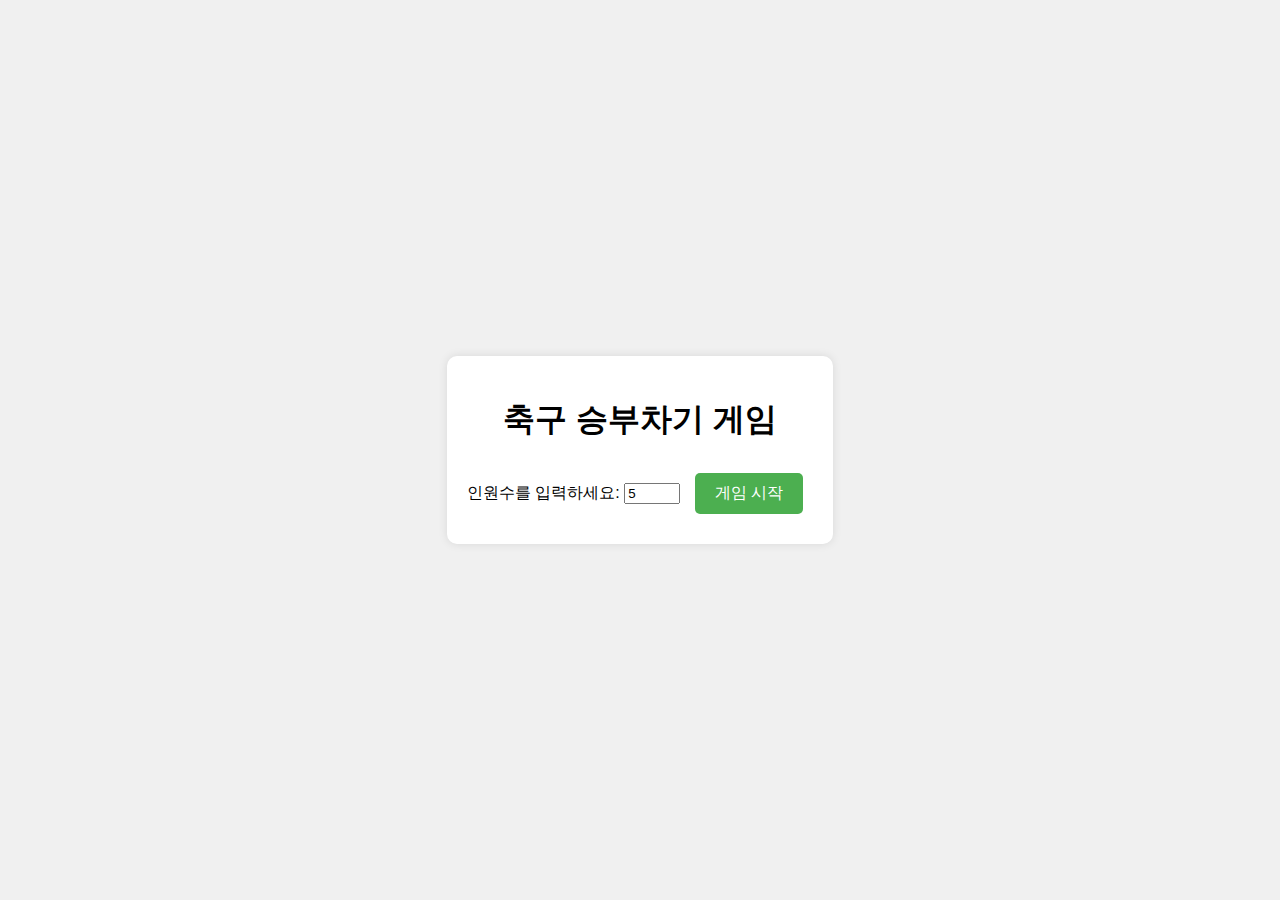
==== index.html @ a7ca48a4 "commit" ====
<!DOCTYPE html>
<html lang="ko">
<head>
    <meta charset="UTF-8">
    <meta name="viewport" content="width=device-width, initial-scale=1.0">
    <title>축구 승부차기 게임</title>
    <style>
        body {
            font-family: Arial, sans-serif;
            display: flex;
            justify-content: center;
            align-items: center;
            height: 100vh;
            margin: 0;
            background-color: #f0f0f0;
        }
        .game-container {
            text-align: center;
            background-color: white;
            padding: 20px;
            border-radius: 10px;
            box-shadow: 0 0 10px rgba(0,0,0,0.1);
        }
        .soccer-field {
            width: 300px;
            height: 200px;
            background-color: #4CAF50;
            position: relative;
            margin: 20px auto;
            border: 2px solid white;
            overflow: hidden;
        }
        .goal {
            width: 220px;
            height: 80px;
            border: 5px solid white;
            border-bottom: none;
            position: absolute;
            top: 0;
            left: 50%;
            transform: translateX(-50%);
        }
        .goal::before, .goal::after {
            content: '';
            position: absolute;
            top: 0;
            width: 5px;
            height: 40px;
            background-color: white;
        }
        .goal::before {
            left: 0;
        }
        .goal::after {
            right: 0;
        }
        .goalkeeper {
            width: 40px;
            height: 40px;
            background-color: #FF0000;
            position: absolute;
            top: 20px;
            left: 130px;
            transition: all 0.3s ease;
        }
        .ball {
            width: 20px;
            height: 20px;
            background-color: #FFF;
            border-radius: 50%;
            position: absolute;
            bottom: 20px;
            left: 140px;
            transition: all 0.3s ease;
        }
        button {
            margin: 10px;
            padding: 10px 20px;
            font-size: 16px;
            cursor: pointer;
            background-color: #4CAF50;
            color: white;
            border: none;
            border-radius: 5px;
            transition: background-color 0.3s;
        }
        button:hover {
            background-color: #45a049;
        }
        #result {
            margin-top: 20px;
            font-weight: bold;
        }
        #resetButton {
            display: none;
            background-color: #f44336;
        }
        #resetButton:hover {
            background-color: #da190b;
        }
    </style>
</head>
<body>
    <div class="game-container">
        <h1>축구 승부차기 게임</h1>
        <div id="inputContainer">
            <label for="playerCount">인원수를 입력하세요:</label>
            <input type="number" id="playerCount" min="1" max="10" value="5">
            <button onclick="startGame()">게임 시작</button>
        </div>
        <div id="gameContainer" style="display:none;">
            <div class="soccer-field">
                <div class="goal"></div>
                <div class="goalkeeper" id="goalkeeper"></div>
                <div class="ball" id="ball"></div>
            </div>
            <p>골키퍼를 속이고 골을 넣으세요!</p>
            <button onclick="shoot('left')" id="leftButton">왼쪽</button>
            <button onclick="shoot('center')" id="centerButton">가운데</button>
            <button onclick="shoot('right')" id="rightButton">오른쪽</button>
            <button onclick="reset()" id="resetButton">다시 차기</button>
            <div id="result"></div>
        </div>
    </div>

    <script>
        let playerCount = 5;
        let currentPlayer = 0;
        let blockedShot = false;
        let blockedPlayer = -1;

        function startGame() {
            playerCount = parseInt(document.getElementById('playerCount').value);
            currentPlayer = 0;
            blockedShot = false;
            blockedPlayer = Math.floor(Math.random() * playerCount);

            document.getElementById('inputContainer').style.display = 'none';
            document.getElementById('gameContainer').style.display = 'block';
            resetBallAndGoalkeeper();
        }

        function shoot(direction) {
            const directions = ['left', 'center', 'right'];
            const resultElement = document.getElementById('result');
            const goalkeeperElement = document.getElementById('goalkeeper');
            const ballElement = document.getElementById('ball');

            // 버튼 비활성화
            document.getElementById('leftButton').disabled = true;
            document.getElementById('centerButton').disabled = true;
            document.getElementById('rightButton').disabled = true;

            // 공의 움직임
            switch(direction) {
                case 'left':
                    ballElement.style.left = '50px';
                    ballElement.style.bottom = '150px';
                    break;
                case 'center':
                    ballElement.style.left = '140px';
                    ballElement.style.bottom = '150px';
                    break;
                case 'right':
                    ballElement.style.left = '230px';
                    ballElement.style.bottom = '150px';
                    break;
            }

            let goalkeeper;
            if (currentPlayer === blockedPlayer) {
                goalkeeper = direction; // 골키퍼가 막도록 설정
                blockedShot = true;
            } else {
                goalkeeper = directions[Math.floor(Math.random() * 3)];
            }

            // 골키퍼의 움직임
            switch(goalkeeper) {
                case 'left':
                    goalkeeperElement.style.left = '50px';
                    break;
                case 'center':
                    goalkeeperElement.style.left = '130px';
                    break;
                case 'right':
                    goalkeeperElement.style.left = '210px';
                    break;
            }

            if (direction === goalkeeper) {
                resultElement.textContent = `아쉽습니다! 골키퍼가 ${getKoreanDirection(direction)}으로 움직여 막았습니다.`;
            } else {
                resultElement.textContent = `골! 골키퍼는 ${getKoreanDirection(goalkeeper)}으로 움직였지만, 당신은 ${getKoreanDirection(direction)}으로 슈팅했습니다.`;
            }

            currentPlayer++;
            if (currentPlayer >= playerCount) {
                document.getElementById('resetButton').style.display = 'inline-block';
            } else {
                // 다음 슈팅을 위해 버튼 활성화
                document.getElementById('leftButton').disabled = false;
                document.getElementById('centerButton').disabled = false;
                document.getElementById('rightButton').disabled = false;
                resultElement.textContent += ` 다음 선수 차례입니다.`;
            }
        }

        function getKoreanDirection(direction) {
            switch(direction) {
                case 'left': return '왼쪽';
                case 'center': return '가운데';
                case 'right': return '오른쪽';
            }
        }

        function reset() {
            // 인원수 입력 화면을 다시 표시하고, 게임 화면 숨기기
            document.getElementById('inputContainer').style.display = 'block';
            document.getElementById('gameContainer').style.display = 'none';

            // 공과 골키퍼 위치 초기화
            resetBallAndGoalkeeper();

            // 결과 텍스트 초기화
            document.getElementById('result').textContent = '';

            // 버튼 활성화
            document.getElementById('leftButton').disabled = false;
            document.getElementById('centerButton').disabled = false;
            document.getElementById('rightButton').disabled = false;

            // 다시 차기 버튼 숨기기
            document.getElementById('resetButton').style.display = 'none';
        }

        function resetBallAndGoalkeeper() {
            const ballElement = document.getElementById('ball');
            const goalkeeperElement = document.getElementById('goalkeeper');

            ballElement.style.left = '140px';
            ballElement.style.bottom = '20px';
            goalkeeperElement.style.left = '130px';
        }
    </script>
</body>
</html>
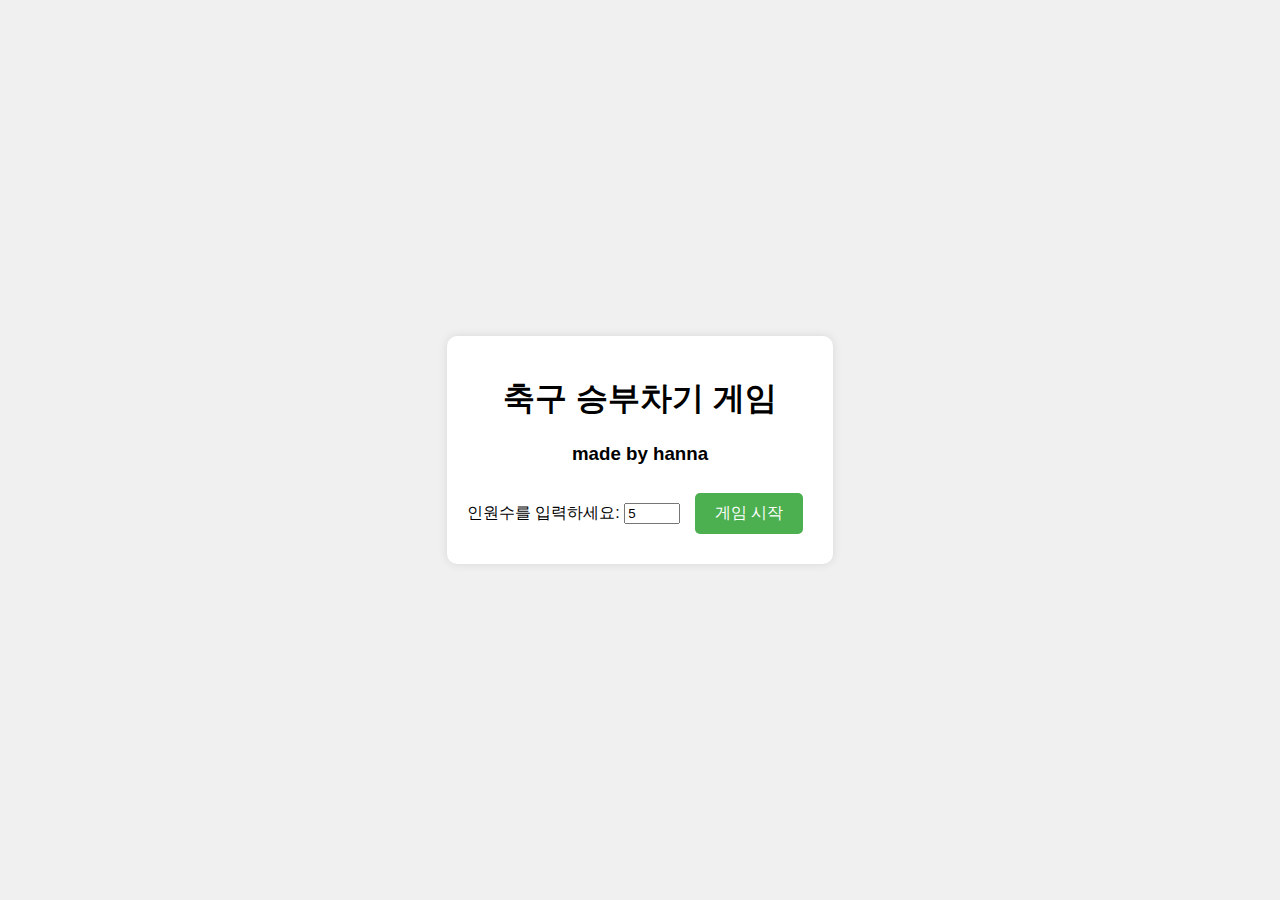
==== commit 568a1e8a: "ver1" ====
--- a/index.html
+++ b/index.html
@@ -23,7 +23,7 @@
         }
         .soccer-field {
             width: 300px;
-            height: 200px;
+            height: 300px;
             background-color: #4CAF50;
             position: relative;
             margin: 20px auto;
@@ -31,43 +31,35 @@
             overflow: hidden;
         }
         .goal {
-            width: 220px;
-            height: 80px;
-            border: 5px solid white;
-            border-bottom: none;
+            width: 250px;
+            height: 200px;
+            background-image: url('골대.png'); /* 골대 이미지를 사용 */
+            background-size: cover; /* 이미지를 요소에 맞게 조정 */
             position: absolute;
-            top: 0;
+            top: -30px; /* 이미지를 더 위로 올리기 위해 음수 값 사용 */
             left: 50%;
             transform: translateX(-50%);
+            background-repeat: no-repeat;
+            background-position: center;
         }
         .goal::before, .goal::after {
-            content: '';
+            display: none; /* 상단의 흰 선을 제거 */
+        }
+        .goalkeeper {
+            width: 100px;
+            height: 100px;
+            background-image: url('도라에몽.png'); /* 골키퍼 이미지 사용 */
+            background-size: cover; /* 이미지를 요소에 맞게 조정 */
             position: absolute;
-            top: 0;
-            width: 5px;
-            height: 40px;
-            background-color: white;
-        }
-        .goal::before {
-            left: 0;
-        }
-        .goal::after {
-            right: 0;
-        }
-        .goalkeeper {
+            top: 20px;
+            left: 60px;
+            transition: all 0.3s ease;
+        }
+        .ball {
             width: 40px;
             height: 40px;
-            background-color: #FF0000;
-            position: absolute;
-            top: 20px;
-            left: 130px;
-            transition: all 0.3s ease;
-        }
-        .ball {
-            width: 20px;
-            height: 20px;
-            background-color: #FFF;
-            border-radius: 50%;
+            background-image: url('축구공.png'); /* 골키퍼 이미지 사용 */
+            background-size: cover;
             position: absolute;
             bottom: 20px;
             left: 140px;
@@ -103,6 +95,7 @@
 <body>
     <div class="game-container">
         <h1>축구 승부차기 게임</h1>
+        <h3>made by hanna</h3>
         <div id="inputContainer">
             <label for="playerCount">인원수를 입력하세요:</label>
             <input type="number" id="playerCount" min="1" max="10" value="5">
@@ -118,7 +111,7 @@
             <button onclick="shoot('left')" id="leftButton">왼쪽</button>
             <button onclick="shoot('center')" id="centerButton">가운데</button>
             <button onclick="shoot('right')" id="rightButton">오른쪽</button>
-            <button onclick="reset()" id="resetButton">다시 차기</button>
+            <button onclick="reset()" id="resetButton">새로 시작</button>
             <div id="result"></div>
         </div>
     </div>
@@ -126,13 +119,11 @@
     <script>
         let playerCount = 5;
         let currentPlayer = 0;
-        let blockedShot = false;
         let blockedPlayer = -1;
 
         function startGame() {
             playerCount = parseInt(document.getElementById('playerCount').value);
             currentPlayer = 0;
-            blockedShot = false;
             blockedPlayer = Math.floor(Math.random() * playerCount);
 
             document.getElementById('inputContainer').style.display = 'none';
@@ -154,23 +145,22 @@
             // 공의 움직임
             switch(direction) {
                 case 'left':
-                    ballElement.style.left = '50px';
-                    ballElement.style.bottom = '150px';
+                    ballElement.style.left = '80px';
+                    ballElement.style.bottom = '220px';
                     break;
                 case 'center':
                     ballElement.style.left = '140px';
-                    ballElement.style.bottom = '150px';
+                    ballElement.style.bottom = '220px';
                     break;
                 case 'right':
-                    ballElement.style.left = '230px';
-                    ballElement.style.bottom = '150px';
+                    ballElement.style.left = '200px';
+                    ballElement.style.bottom = '220px';
                     break;
             }
 
             let goalkeeper;
             if (currentPlayer === blockedPlayer) {
                 goalkeeper = direction; // 골키퍼가 막도록 설정
-                blockedShot = true;
             } else {
                 goalkeeper = directions[Math.floor(Math.random() * 3)];
             }
@@ -181,37 +171,52 @@
                     goalkeeperElement.style.left = '50px';
                     break;
                 case 'center':
-                    goalkeeperElement.style.left = '130px';
+                    goalkeeperElement.style.left = '110px';
                     break;
                 case 'right':
-                    goalkeeperElement.style.left = '210px';
-                    break;
-            }
-
+                    goalkeeperElement.style.left = '160px';
+                    break;
+            }
+
+            // 결과 처리
             if (direction === goalkeeper) {
-                resultElement.textContent = `아쉽습니다! 골키퍼가 ${getKoreanDirection(direction)}으로 움직여 막았습니다.`;
+                resultElement.textContent = `떼잉~~ 막혔습니다 ~ㅋ`;
+                document.getElementById('resetButton').style.display = 'inline-block';
+                hideShootButtons();
             } else {
-                resultElement.textContent = `골! 골키퍼는 ${getKoreanDirection(goalkeeper)}으로 움직였지만, 당신은 ${getKoreanDirection(direction)}으로 슈팅했습니다.`;
-            }
-
-            currentPlayer++;
-            if (currentPlayer >= playerCount) {
-                document.getElementById('resetButton').style.display = 'inline-block';
-            } else {
-                // 다음 슈팅을 위해 버튼 활성화
-                document.getElementById('leftButton').disabled = false;
-                document.getElementById('centerButton').disabled = false;
-                document.getElementById('rightButton').disabled = false;
-                resultElement.textContent += ` 다음 선수 차례입니다.`;
-            }
-        }
-
-        function getKoreanDirection(direction) {
-            switch(direction) {
-                case 'left': return '왼쪽';
-                case 'center': return '가운데';
-                case 'right': return '오른쪽';
-            }
+                resultElement.textContent = `골!!!!!`;
+                proceedToNextPlayer();
+            }
+        }
+
+        function hideShootButtons() {
+            // 슈팅 버튼들을 숨기기
+            document.getElementById('leftButton').style.display = 'none';
+            document.getElementById('centerButton').style.display = 'none';
+            document.getElementById('rightButton').style.display = 'none';
+        }
+
+        function showShootButtons() {
+            // 슈팅 버튼들을 다시 표시
+            document.getElementById('leftButton').style.display = 'inline-block';
+            document.getElementById('centerButton').style.display = 'inline-block';
+            document.getElementById('rightButton').style.display = 'inline-block';
+        }
+
+        function proceedToNextPlayer() {
+            setTimeout(() => {
+                resetBallAndGoalkeeper();
+                currentPlayer++;
+
+                if (currentPlayer < playerCount) {
+                    document.getElementById('leftButton').disabled = false;
+                    document.getElementById('centerButton').disabled = false;
+                    document.getElementById('rightButton').disabled = false;
+                    document.getElementById('result').textContent = ` 다음 선수 차례입니다.`;
+                } else {
+                    document.getElementById('resetButton').style.display = 'inline-block';
+                }
+            }, 1000); // 1초 후에 공이 원래 자리로 돌아감
         }
 
         function reset() {
@@ -225,12 +230,13 @@
             // 결과 텍스트 초기화
             document.getElementById('result').textContent = '';
 
-            // 버튼 활성화
+            // 버튼 활성화 및 다시 표시
             document.getElementById('leftButton').disabled = false;
             document.getElementById('centerButton').disabled = false;
             document.getElementById('rightButton').disabled = false;
-
-            // 다시 차기 버튼 숨기기
+            showShootButtons();
+
+            // 새로 시작 버튼 숨기기
             document.getElementById('resetButton').style.display = 'none';
         }
 
@@ -239,8 +245,8 @@
             const goalkeeperElement = document.getElementById('goalkeeper');
 
             ballElement.style.left = '140px';
-            ballElement.style.bottom = '20px';
-            goalkeeperElement.style.left = '130px';
+            ballElement.style.bottom = '60px';
+            goalkeeperElement.style.left = '110px';
         }
     </script>
 </body>
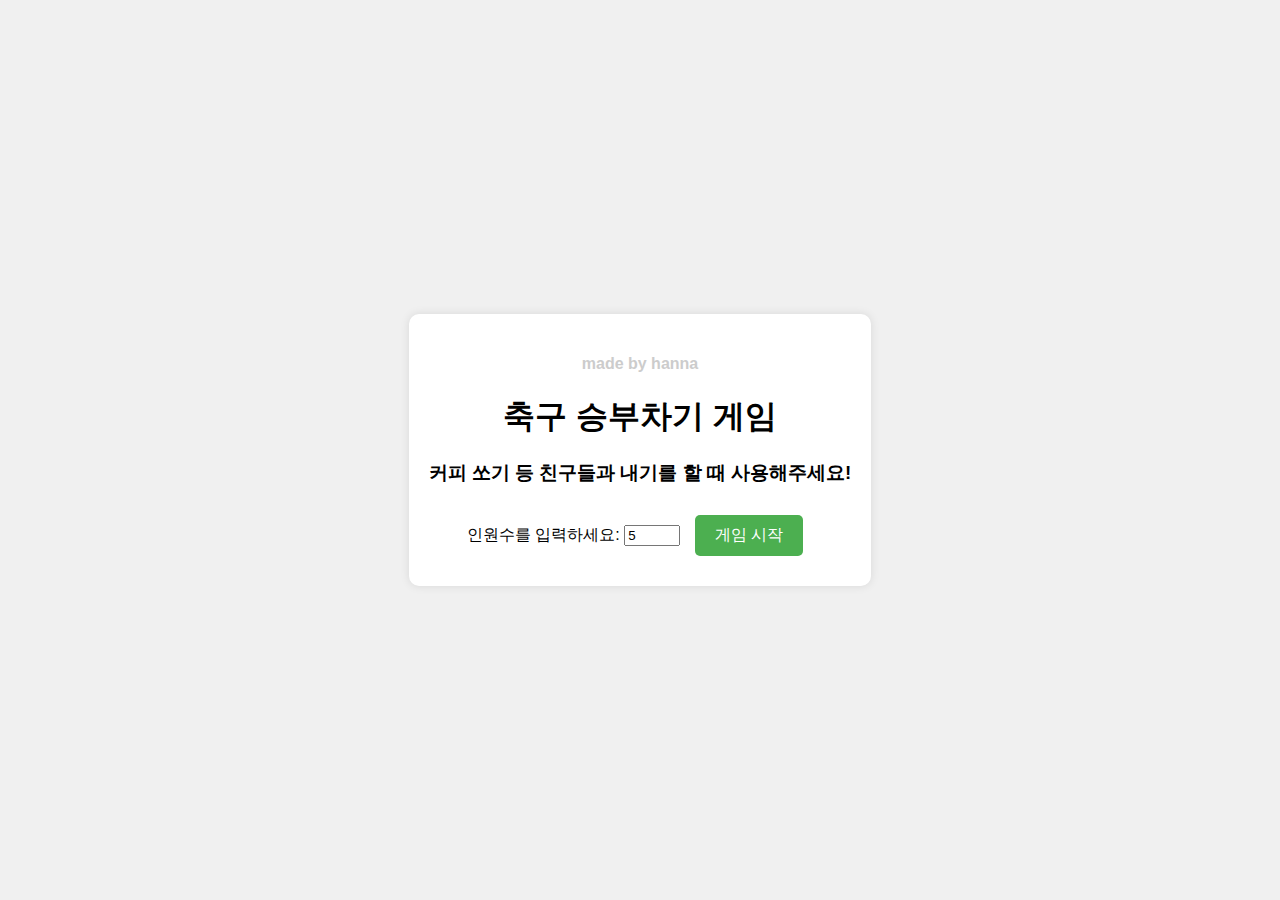
==== commit f18c502a: "ver2" ====
--- a/index.html
+++ b/index.html
@@ -94,8 +94,9 @@
 </head>
 <body>
     <div class="game-container">
+        <h4 style="color: #cccccc;">made by hanna</h4>
         <h1>축구 승부차기 게임</h1>
-        <h3>made by hanna</h3>
+        <h3>커피 쏘기 등 친구들과 내기를 할 때 사용해주세요!</h3>
         <div id="inputContainer">
             <label for="playerCount">인원수를 입력하세요:</label>
             <input type="number" id="playerCount" min="1" max="10" value="5">
@@ -107,7 +108,7 @@
                 <div class="goalkeeper" id="goalkeeper"></div>
                 <div class="ball" id="ball"></div>
             </div>
-            <p>골키퍼를 속이고 골을 넣으세요!</p>
+            <p>방향을 골라 골을 넣으세요!</p>
             <button onclick="shoot('left')" id="leftButton">왼쪽</button>
             <button onclick="shoot('center')" id="centerButton">가운데</button>
             <button onclick="shoot('right')" id="rightButton">오른쪽</button>
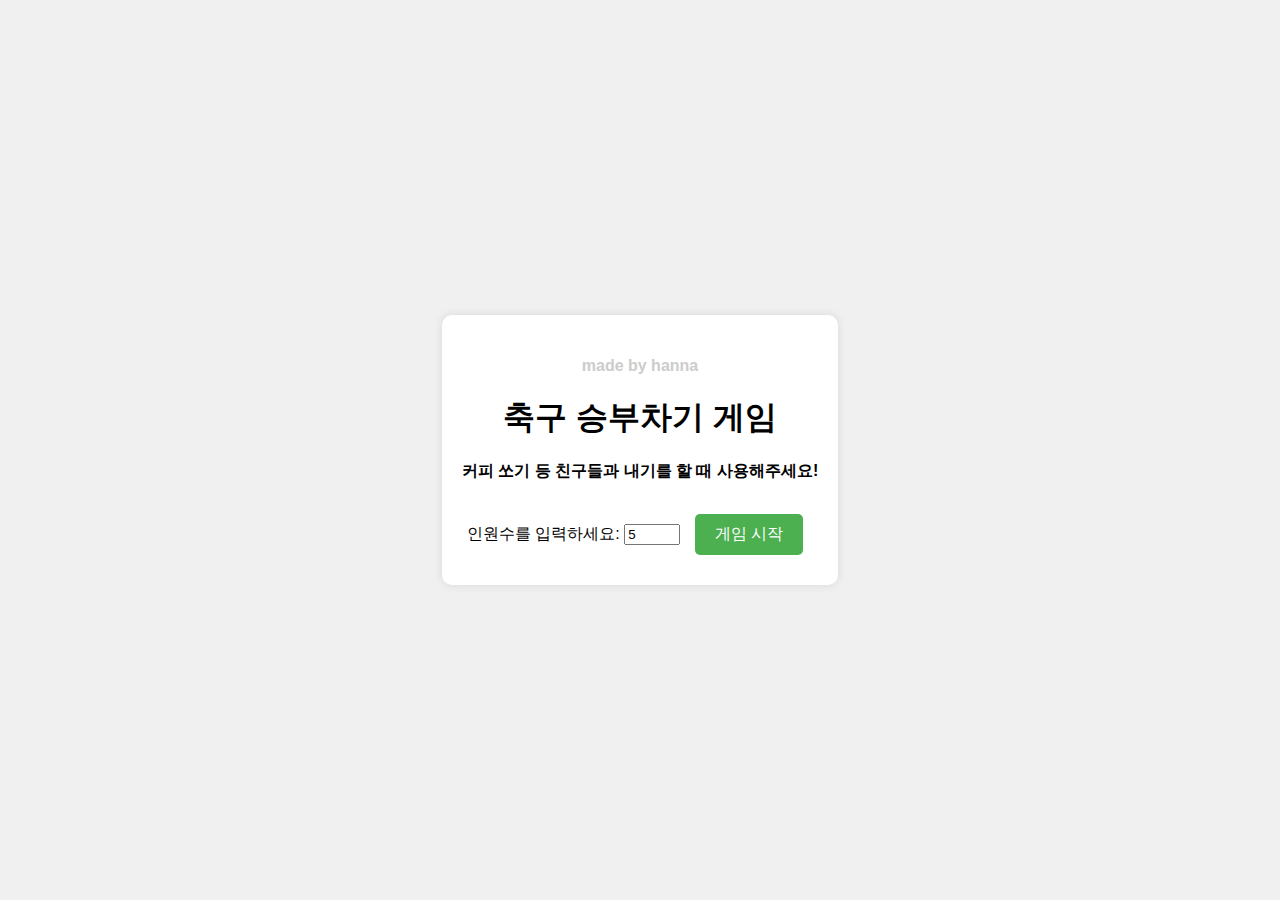
==== commit 4c6cc3ca: "ver3" ====
--- a/index.html
+++ b/index.html
@@ -96,7 +96,7 @@
     <div class="game-container">
         <h4 style="color: #cccccc;">made by hanna</h4>
         <h1>축구 승부차기 게임</h1>
-        <h3>커피 쏘기 등 친구들과 내기를 할 때 사용해주세요!</h3>
+        <h4>커피 쏘기 등 친구들과 내기를 할 때 사용해주세요!</h4>
         <div id="inputContainer">
             <label for="playerCount">인원수를 입력하세요:</label>
             <input type="number" id="playerCount" min="1" max="10" value="5">
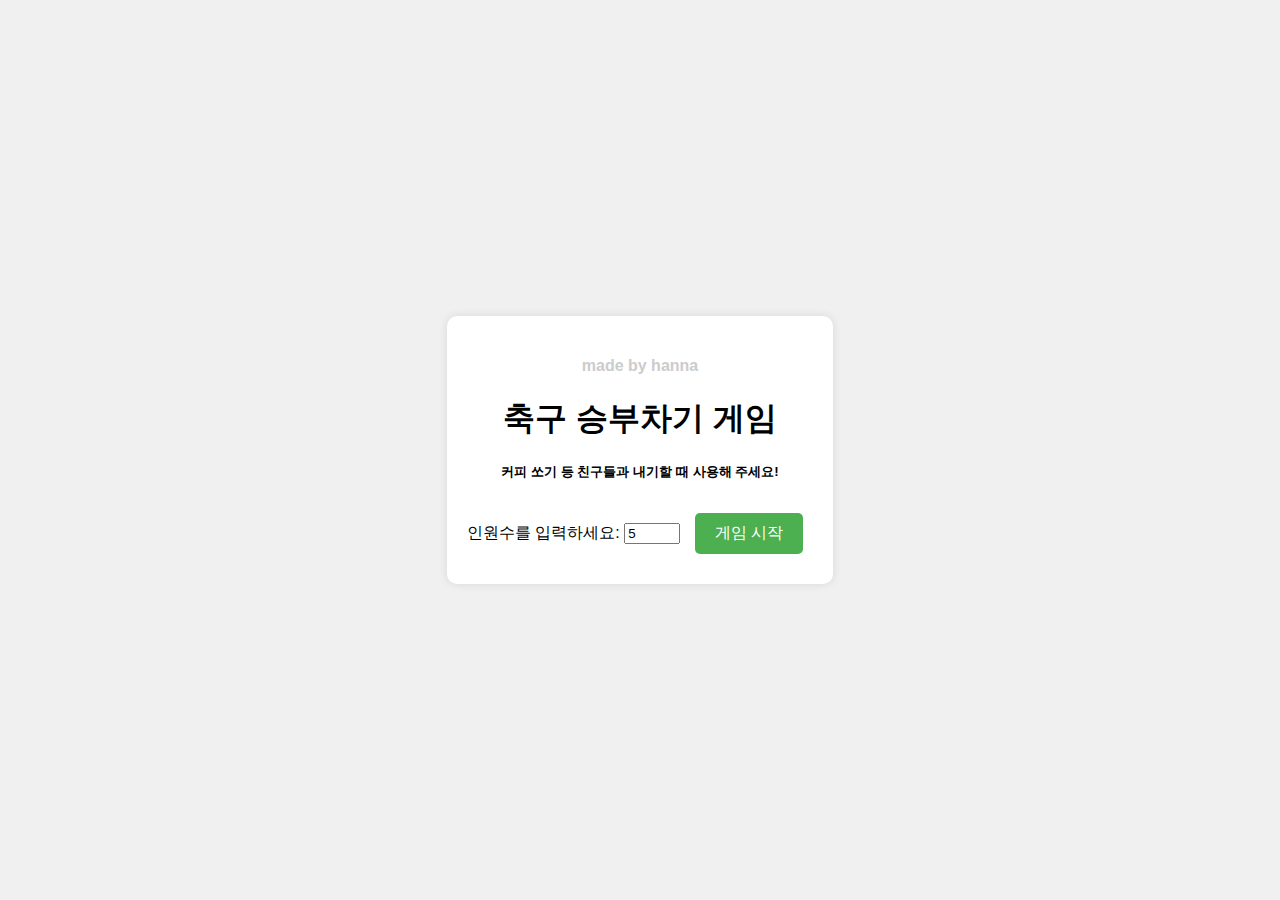
==== commit f957d7ba: "ver4" ====
--- a/index.html
+++ b/index.html
@@ -96,7 +96,7 @@
     <div class="game-container">
         <h4 style="color: #cccccc;">made by hanna</h4>
         <h1>축구 승부차기 게임</h1>
-        <h4>커피 쏘기 등 친구들과 내기를 할 때 사용해주세요!</h4>
+        <h5>커피 쏘기 등 친구들과 내기할 때 사용해 주세요!</h5>
         <div id="inputContainer">
             <label for="playerCount">인원수를 입력하세요:</label>
             <input type="number" id="playerCount" min="1" max="10" value="5">
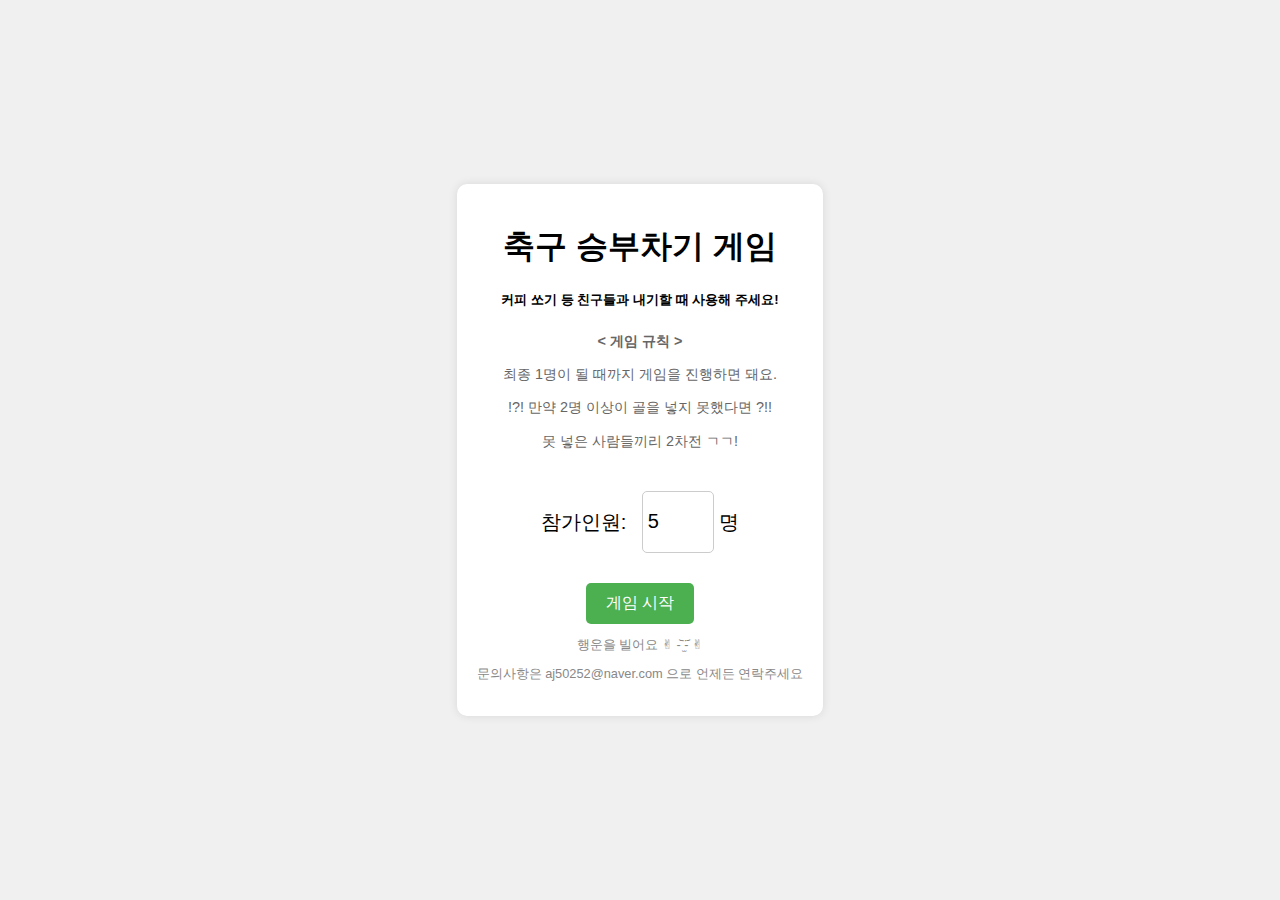
==== commit 04ea5c83: "ver5" ====
--- a/index.html
+++ b/index.html
@@ -14,59 +14,15 @@
             margin: 0;
             background-color: #f0f0f0;
         }
-        .game-container {
+        .intro-container {
             text-align: center;
             background-color: white;
             padding: 20px;
             border-radius: 10px;
             box-shadow: 0 0 10px rgba(0,0,0,0.1);
         }
-        .soccer-field {
-            width: 300px;
-            height: 300px;
-            background-color: #4CAF50;
-            position: relative;
-            margin: 20px auto;
-            border: 2px solid white;
-            overflow: hidden;
-        }
-        .goal {
-            width: 250px;
-            height: 200px;
-            background-image: url('골대.png'); /* 골대 이미지를 사용 */
-            background-size: cover; /* 이미지를 요소에 맞게 조정 */
-            position: absolute;
-            top: -30px; /* 이미지를 더 위로 올리기 위해 음수 값 사용 */
-            left: 50%;
-            transform: translateX(-50%);
-            background-repeat: no-repeat;
-            background-position: center;
-        }
-        .goal::before, .goal::after {
-            display: none; /* 상단의 흰 선을 제거 */
-        }
-        .goalkeeper {
-            width: 100px;
-            height: 100px;
-            background-image: url('도라에몽.png'); /* 골키퍼 이미지 사용 */
-            background-size: cover; /* 이미지를 요소에 맞게 조정 */
-            position: absolute;
-            top: 20px;
-            left: 60px;
-            transition: all 0.3s ease;
-        }
-        .ball {
-            width: 40px;
-            height: 40px;
-            background-image: url('축구공.png'); /* 골키퍼 이미지 사용 */
-            background-size: cover;
-            position: absolute;
-            bottom: 20px;
-            left: 140px;
-            transition: all 0.3s ease;
-        }
         button {
-            margin: 10px;
+            margin-top: 10px;
             padding: 10px 20px;
             font-size: 16px;
             cursor: pointer;
@@ -79,175 +35,64 @@
         button:hover {
             background-color: #45a049;
         }
-        #result {
+        .game-rules {
             margin-top: 20px;
-            font-weight: bold;
+            font-size: 0.9em;
+            color: #666;
+            text-align: center; /* 게임 룰을 가운데 정렬 */
         }
-        #resetButton {
-            display: none;
-            background-color: #f44336;
+        .contact-info {
+            margin-top: 10px;
+            font-size: 0.8em;
+            color: #888;
         }
-        #resetButton:hover {
-            background-color: #da190b;
+        .player-input-container {
+            display: flex;
+            justify-content: center;
+            align-items: center;
+            margin-top: 20px;
+            font-size: 20px;
+        }
+        input[type="number"] {
+            width: 60px; /* 입력 박스의 너비를 키움 */
+            height: 50px;
+            font-size: 20px; /* 입력 텍스트 크기 조정 */
+            padding: 5px; /* 입력 박스의 안쪽 여백 조정 */
+            margin-left: 10px; /* 텍스트와의 간격 조정 */
+            border-radius: 5px; /* 둥근 모서리 추가 */
+            border: 1px solid #ccc; /* 테두리 색상 */
         }
     </style>
 </head>
 <body>
-    <div class="game-container">
-        <h4 style="color: #cccccc;">made by hanna</h4>
+    <div class="intro-container">
         <h1>축구 승부차기 게임</h1>
         <h5>커피 쏘기 등 친구들과 내기할 때 사용해 주세요!</h5>
-        <div id="inputContainer">
-            <label for="playerCount">인원수를 입력하세요:</label>
-            <input type="number" id="playerCount" min="1" max="10" value="5">
-            <button onclick="startGame()">게임 시작</button>
+
+        <div class="game-rules">
+            <p><strong>< 게임 규칙 ></strong></p>
+            <p>최종 1명이 될 때까지 게임을 진행하면 돼요.</p>
+            <p>!?! 만약 2명 이상이 골을 넣지 못했다면 ?!!</p>
+            <p>못 넣은 사람들끼리 2차전 ㄱㄱ!</p>
         </div>
-        <div id="gameContainer" style="display:none;">
-            <div class="soccer-field">
-                <div class="goal"></div>
-                <div class="goalkeeper" id="goalkeeper"></div>
-                <div class="ball" id="ball"></div>
-            </div>
-            <p>방향을 골라 골을 넣으세요!</p>
-            <button onclick="shoot('left')" id="leftButton">왼쪽</button>
-            <button onclick="shoot('center')" id="centerButton">가운데</button>
-            <button onclick="shoot('right')" id="rightButton">오른쪽</button>
-            <button onclick="reset()" id="resetButton">새로 시작</button>
-            <div id="result"></div>
+
+        <div class="player-input-container">
+            <p>참가인원: <input type="number" id="playerCount" min="1" max="20" value="5"> 명</p>
+        </div>
+
+        <button onclick="enterGame()">게임 시작</button>
+
+        <div class="contact-info">
+            <p>행운을 빌어요 ✌︎ -᷅ ̫̈-᷄ ✌︎</p>
+            <p>문의사항은 aj50252@naver.com 으로 언제든 연락주세요</p>
         </div>
     </div>
 
     <script>
-        let playerCount = 5;
-        let currentPlayer = 0;
-        let blockedPlayer = -1;
-
-        function startGame() {
-            playerCount = parseInt(document.getElementById('playerCount').value);
-            currentPlayer = 0;
-            blockedPlayer = Math.floor(Math.random() * playerCount);
-
-            document.getElementById('inputContainer').style.display = 'none';
-            document.getElementById('gameContainer').style.display = 'block';
-            resetBallAndGoalkeeper();
-        }
-
-        function shoot(direction) {
-            const directions = ['left', 'center', 'right'];
-            const resultElement = document.getElementById('result');
-            const goalkeeperElement = document.getElementById('goalkeeper');
-            const ballElement = document.getElementById('ball');
-
-            // 버튼 비활성화
-            document.getElementById('leftButton').disabled = true;
-            document.getElementById('centerButton').disabled = true;
-            document.getElementById('rightButton').disabled = true;
-
-            // 공의 움직임
-            switch(direction) {
-                case 'left':
-                    ballElement.style.left = '80px';
-                    ballElement.style.bottom = '220px';
-                    break;
-                case 'center':
-                    ballElement.style.left = '140px';
-                    ballElement.style.bottom = '220px';
-                    break;
-                case 'right':
-                    ballElement.style.left = '200px';
-                    ballElement.style.bottom = '220px';
-                    break;
-            }
-
-            let goalkeeper;
-            if (currentPlayer === blockedPlayer) {
-                goalkeeper = direction; // 골키퍼가 막도록 설정
-            } else {
-                goalkeeper = directions[Math.floor(Math.random() * 3)];
-            }
-
-            // 골키퍼의 움직임
-            switch(goalkeeper) {
-                case 'left':
-                    goalkeeperElement.style.left = '50px';
-                    break;
-                case 'center':
-                    goalkeeperElement.style.left = '110px';
-                    break;
-                case 'right':
-                    goalkeeperElement.style.left = '160px';
-                    break;
-            }
-
-            // 결과 처리
-            if (direction === goalkeeper) {
-                resultElement.textContent = `떼잉~~ 막혔습니다 ~ㅋ`;
-                document.getElementById('resetButton').style.display = 'inline-block';
-                hideShootButtons();
-            } else {
-                resultElement.textContent = `골!!!!!`;
-                proceedToNextPlayer();
-            }
-        }
-
-        function hideShootButtons() {
-            // 슈팅 버튼들을 숨기기
-            document.getElementById('leftButton').style.display = 'none';
-            document.getElementById('centerButton').style.display = 'none';
-            document.getElementById('rightButton').style.display = 'none';
-        }
-
-        function showShootButtons() {
-            // 슈팅 버튼들을 다시 표시
-            document.getElementById('leftButton').style.display = 'inline-block';
-            document.getElementById('centerButton').style.display = 'inline-block';
-            document.getElementById('rightButton').style.display = 'inline-block';
-        }
-
-        function proceedToNextPlayer() {
-            setTimeout(() => {
-                resetBallAndGoalkeeper();
-                currentPlayer++;
-
-                if (currentPlayer < playerCount) {
-                    document.getElementById('leftButton').disabled = false;
-                    document.getElementById('centerButton').disabled = false;
-                    document.getElementById('rightButton').disabled = false;
-                    document.getElementById('result').textContent = ` 다음 선수 차례입니다.`;
-                } else {
-                    document.getElementById('resetButton').style.display = 'inline-block';
-                }
-            }, 1000); // 1초 후에 공이 원래 자리로 돌아감
-        }
-
-        function reset() {
-            // 인원수 입력 화면을 다시 표시하고, 게임 화면 숨기기
-            document.getElementById('inputContainer').style.display = 'block';
-            document.getElementById('gameContainer').style.display = 'none';
-
-            // 공과 골키퍼 위치 초기화
-            resetBallAndGoalkeeper();
-
-            // 결과 텍스트 초기화
-            document.getElementById('result').textContent = '';
-
-            // 버튼 활성화 및 다시 표시
-            document.getElementById('leftButton').disabled = false;
-            document.getElementById('centerButton').disabled = false;
-            document.getElementById('rightButton').disabled = false;
-            showShootButtons();
-
-            // 새로 시작 버튼 숨기기
-            document.getElementById('resetButton').style.display = 'none';
-        }
-
-        function resetBallAndGoalkeeper() {
-            const ballElement = document.getElementById('ball');
-            const goalkeeperElement = document.getElementById('goalkeeper');
-
-            ballElement.style.left = '140px';
-            ballElement.style.bottom = '60px';
-            goalkeeperElement.style.left = '110px';
+        function enterGame() {
+            // 참가 인원 수를 game.html에 전달하기 위해 URL에 포함
+            const playerCount = document.getElementById('playerCount').value;
+            window.location.href = `game.html?players=${playerCount}`;
         }
     </script>
 </body>
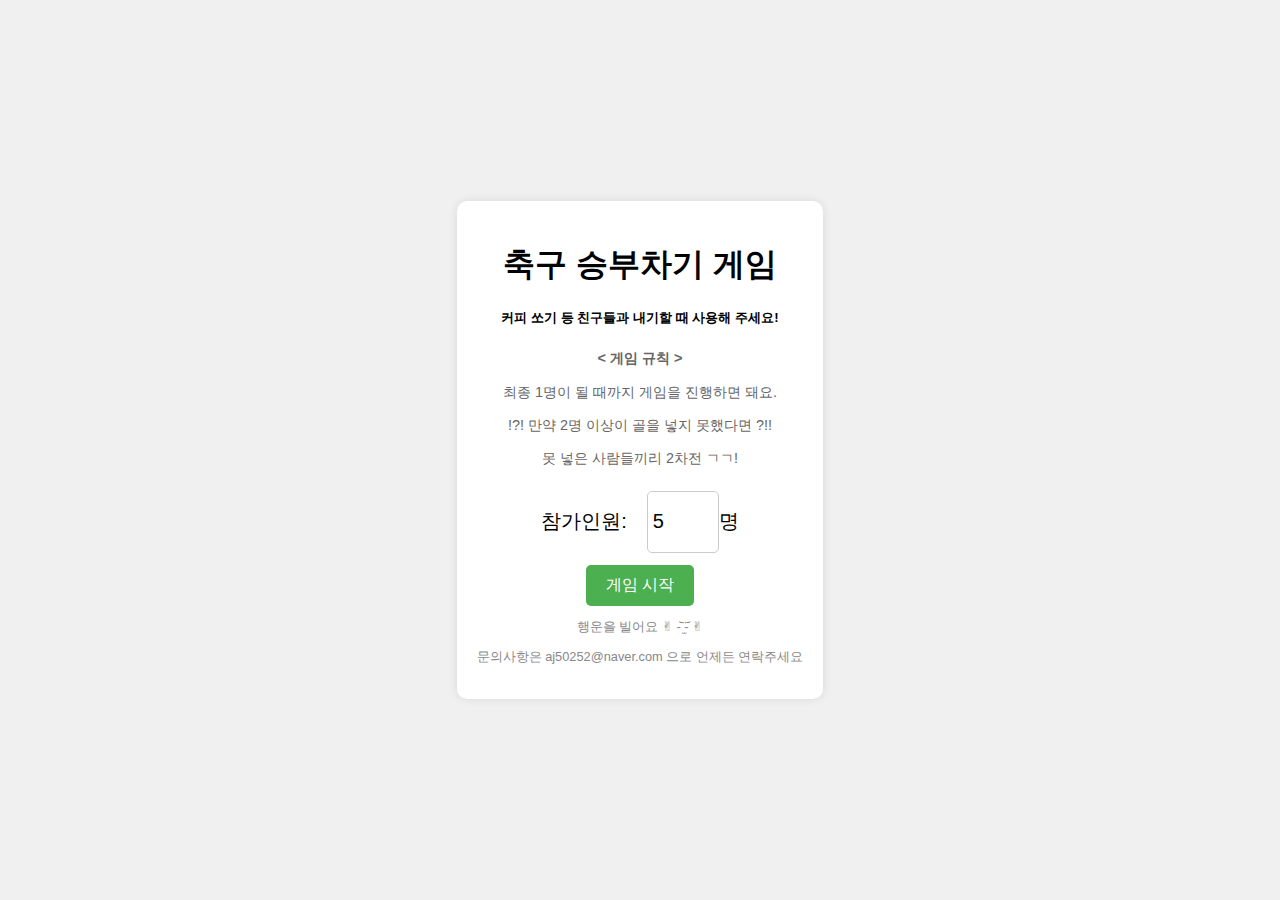
==== commit 8c7de624: "ver6/intro페이지 글자 움직이는 것 수정" ====
--- a/index.html
+++ b/index.html
@@ -53,14 +53,21 @@
             margin-top: 20px;
             font-size: 20px;
         }
+        
+        .input-wrapper {
+            display: inline-flex;
+            align-items: center;
+            margin-left: 10px;
+        }
+        
         input[type="number"] {
-            width: 60px; /* 입력 박스의 너비를 키움 */
+            width: 60px;
             height: 50px;
-            font-size: 20px; /* 입력 텍스트 크기 조정 */
-            padding: 5px; /* 입력 박스의 안쪽 여백 조정 */
-            margin-left: 10px; /* 텍스트와의 간격 조정 */
-            border-radius: 5px; /* 둥근 모서리 추가 */
-            border: 1px solid #ccc; /* 테두리 색상 */
+            font-size: 20px;
+            padding: 5px;
+            margin-left: 10px;
+            border-radius: 5px;
+            border: 1px solid #ccc;
         }
     </style>
 </head>
@@ -77,7 +84,11 @@
         </div>
 
         <div class="player-input-container">
-            <p>참가인원: <input type="number" id="playerCount" min="1" max="20" value="5"> 명</p>
+            <p>참가인원:</p>
+            <div class="input-wrapper">
+                <input type="number" id="playerCount" min="1" max="20" value="5">
+                <span>명</span>
+            </div>
         </div>
 
         <button onclick="enterGame()">게임 시작</button>
